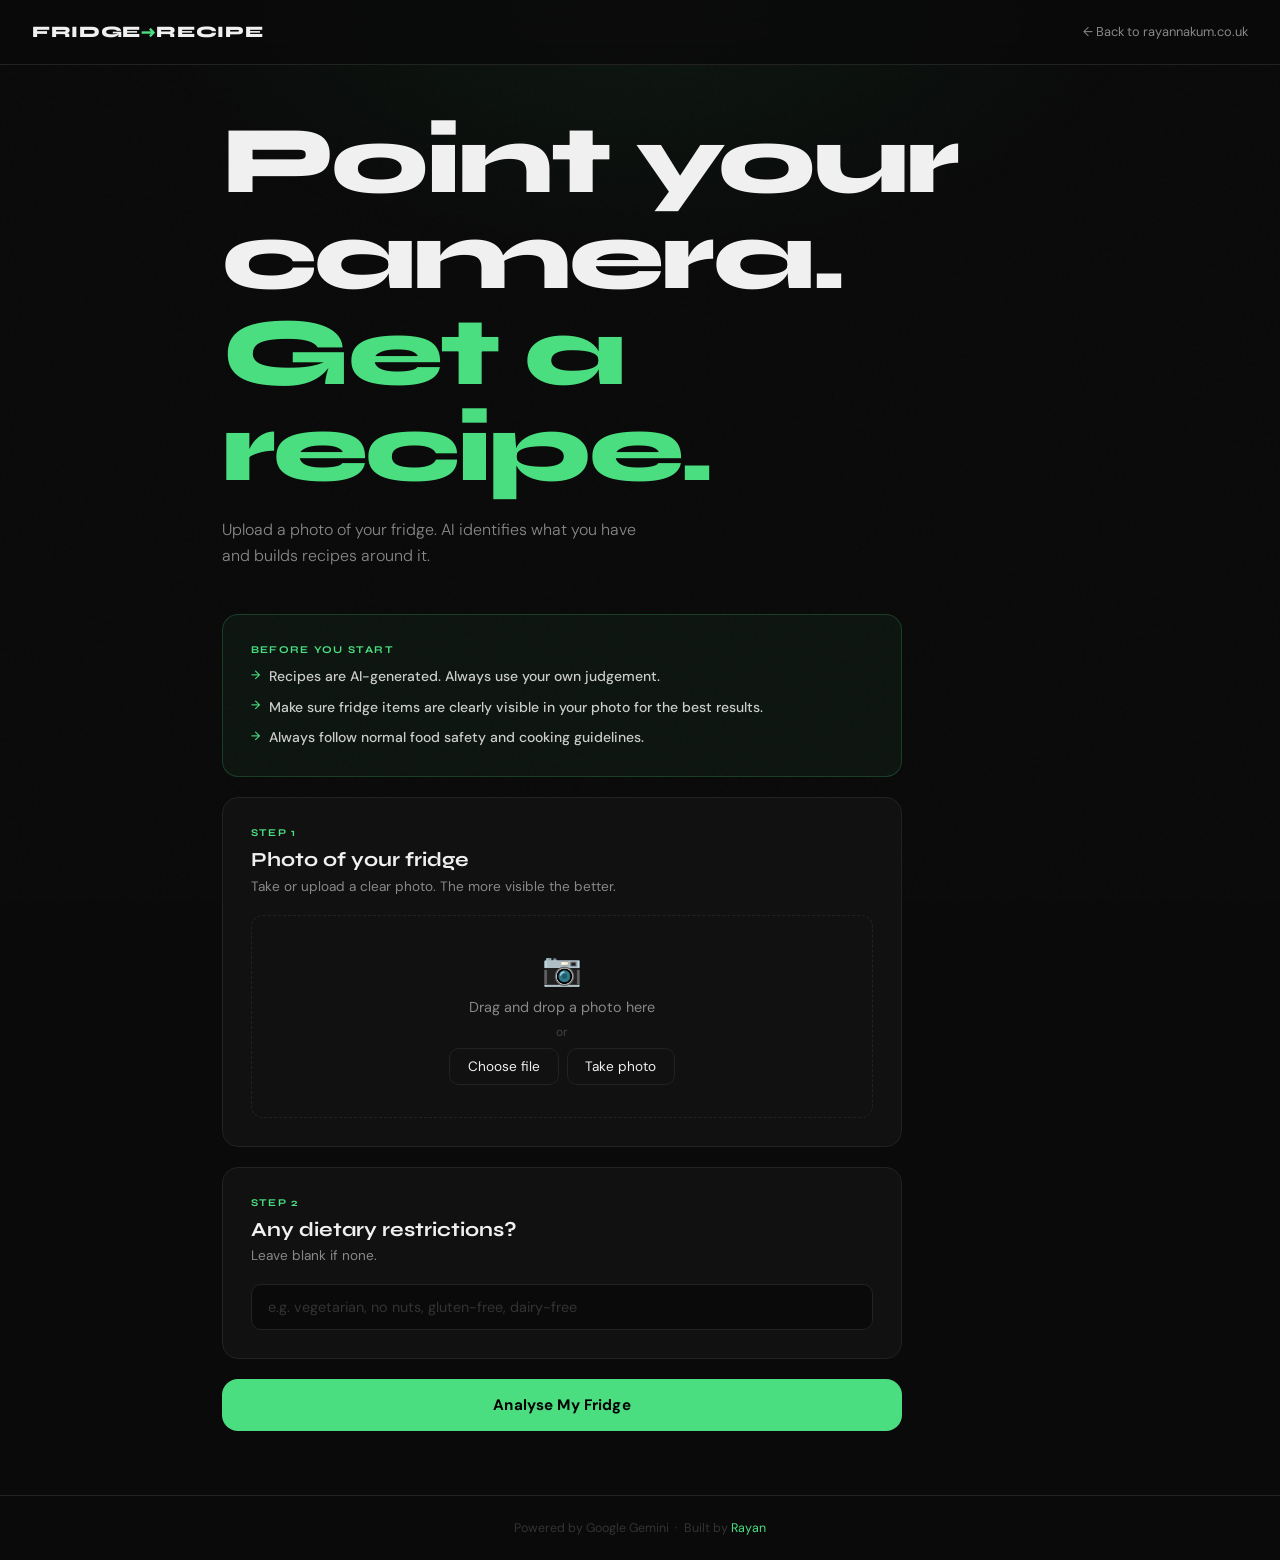
==== fridge-to-recipe/index.html @ 0b6a9afc "Add files via upload" ====
<!DOCTYPE html>
<html lang="en">
<head>
  <meta charset="UTF-8" />
  <meta name="viewport" content="width=device-width, initial-scale=1.0" />
  <title>Fridge to Recipe</title>
  <link rel="stylesheet" href="/fridge-to-recipe/style.css" />
</head>
<body>

  <div class="noise"></div>
  <div class="glow"></div>

  <header>
    <div class="logo">FRIDGE<span>→</span>RECIPE</div>
    <a href="https://www.rayannakum.co.uk" class="back-link">← Back to rayannakum.co.uk</a>
  </header>

  <main>

    <!-- Hero -->
    <div class="hero">
      <h1>Point your camera.<br><span class="green">Get a recipe.</span></h1>
      <p class="hero-sub">Upload a photo of your fridge. AI identifies what you have and builds recipes around it.</p>
    </div>

    <!-- Notice -->
    <div class="card notice-card">
      <p class="notice-label">BEFORE YOU START</p>
      <ul class="notice-list">
        <li>Recipes are AI-generated. Always use your own judgement.</li>
        <li>Make sure fridge items are clearly visible in your photo for the best results.</li>
        <li>Always follow normal food safety and cooking guidelines.</li>
      </ul>
    </div>

    <!-- Step 1: Upload -->
    <section class="card" id="upload-section">
      <p class="step-label">STEP 1</p>
      <h2>Photo of your fridge</h2>
      <p class="sub">Take or upload a clear photo. The more visible the better.</p>

      <div class="drop-zone" id="drop-zone">
        <input type="file" id="file-input" accept="image/*" hidden />
        <input type="file" id="camera-input" accept="image/*" capture="environment" hidden />
        <div class="drop-inner" id="drop-inner">
          <div class="drop-icon">📷</div>
          <p>Drag and drop a photo here</p>
          <p class="or">or</p>
          <div class="upload-btns">
            <button class="btn-outline" onclick="document.getElementById('file-input').click()">Choose file</button>
            <button class="btn-outline" onclick="document.getElementById('camera-input').click()">Take photo</button>
          </div>
        </div>
        <img id="preview" alt="" style="display:none" />
      </div>

      <button class="btn-clear" id="clear-btn" style="display:none" onclick="clearImage()">Remove photo</button>
    </section>

    <!-- Step 2: Dietary restrictions -->
    <section class="card" id="diet-section">
      <p class="step-label">STEP 2</p>
      <h2>Any dietary restrictions?</h2>
      <p class="sub">Leave blank if none.</p>
      <input
        type="text"
        id="diet-input"
        placeholder="e.g. vegetarian, no nuts, gluten-free, dairy-free"
      />
    </section>

    <!-- Analyse button -->
    <button class="btn-primary" id="analyse-btn" disabled onclick="analyse()">
      Analyse My Fridge
    </button>

    <!-- Loading state -->
    <div class="loading" id="loading" style="display:none">
      <div class="spinner"></div>
      <p>Scanning your fridge...</p>
    </div>

    <!-- Results -->
    <section id="results" style="display:none">

      <div class="results-header">
        <h2>What I found</h2>
        <button class="btn-outline small" onclick="reset()">Start over</button>
      </div>

      <div class="ingredients-box">
        <p class="section-label">INGREDIENTS SPOTTED</p>
        <div id="ingredients-list" class="tags"></div>
      </div>

      <p class="section-label" style="margin-top: 2.5rem;">RECIPES FOR YOU</p>
      <div id="recipes-list" class="recipes"></div>

    </section>

  </main>

  <footer>
    <p>Powered by Google Gemini &nbsp;·&nbsp; Built by <a href="https://www.rayannakum.co.uk" target="_blank">Rayan</a></p>
  </footer>

  <script src="/fridge-to-recipe/script.js"></script>
</body>
</html>
---- fridge-to-recipe/style.css ----
@import url('https://fonts.googleapis.com/css2?family=Syne:wght@400;600;700;800&family=DM+Sans:ital,wght@0,300;0,400;0,500;1,300&display=swap');

*, *::before, *::after { box-sizing: border-box; margin: 0; padding: 0; }

:root {
  --bg: #0a0a0a;
  --bg2: #111111;
  --bg3: #161616;
  --border: #222222;
  --green: #4ade80;
  --green-dim: rgba(74, 222, 128, 0.08);
  --text: #f0f0f0;
  --muted: #888888;
  --radius: 16px;
}

body {
  background: var(--bg);
  color: var(--text);
  font-family: 'DM Sans', system-ui, sans-serif;
  font-weight: 400;
  min-height: 100vh;
  display: flex;
  flex-direction: column;
  overflow-x: hidden;
}

/* ── Background effects ── */
.noise {
  position: fixed;
  inset: 0;
  background-image: url("data:image/svg+xml,%3Csvg viewBox='0 0 256 256' xmlns='http://www.w3.org/2000/svg'%3E%3Cfilter id='noise'%3E%3CfeTurbulence type='fractalNoise' baseFrequency='0.9' numOctaves='4' stitchTiles='stitch'/%3E%3C/filter%3E%3Crect width='100%25' height='100%25' filter='url(%23noise)' opacity='0.04'/%3E%3C/svg%3E");
  pointer-events: none;
  z-index: 0;
  opacity: 0.4;
}

.glow {
  position: fixed;
  top: -30vh;
  left: 50%;
  transform: translateX(-50%);
  width: 80vw;
  height: 60vh;
  background: radial-gradient(ellipse, rgba(74, 222, 128, 0.07) 0%, transparent 70%);
  pointer-events: none;
  z-index: 0;
}

header, main, footer, .notice-card { position: relative; z-index: 1; }

/* ── Header ── */
header {
  padding: 1.4rem 2rem;
  border-bottom: 1px solid var(--border);
  display: flex;
  align-items: center;
  justify-content: space-between;
  backdrop-filter: blur(12px);
  -webkit-backdrop-filter: blur(12px);
  position: sticky;
  top: 0;
  z-index: 100;
  background: rgba(10, 10, 10, 0.85);
}

.logo {
  font-family: 'Syne', sans-serif;
  font-size: 1rem;
  font-weight: 800;
  letter-spacing: 0.04em;
}

.logo span { color: var(--green); }

.back-link {
  font-size: 0.8rem;
  color: var(--muted);
  text-decoration: none;
  transition: color 0.2s;
}

.back-link:hover { color: var(--green); }

/* ── Main ── */
main {
  flex: 1;
  width: 100%;
  max-width: 900px;
  margin: 0 auto;
  padding: 0 2rem 4rem;
  display: flex;
  flex-direction: column;
  gap: 1.25rem;
}

.hero {
  max-width: 100%;
}

.card,
.btn-primary,
.loading,
#results {
  max-width: 680px;
  width: 100%;
}

/* ── Animations ── */
@keyframes fadeUp {
  from { opacity: 0; transform: translateY(16px); }
  to   { opacity: 1; transform: translateY(0); }
}

.card, .btn-primary, .notice-card {
  animation: fadeUp 0.5s ease both;
}

.card:nth-child(2) { animation-delay: 0.05s; }
.card:nth-child(3) { animation-delay: 0.1s; }
.btn-primary       { animation-delay: 0.15s; }

/* ── Hero ── */
.hero {
  padding: 3rem 0 1.5rem;
  animation: fadeUp 0.5s ease both;
}

.hero h1 {
  font-family: 'Syne', sans-serif;
  font-size: clamp(3.5rem, 9vw, 6rem);
  font-weight: 800;
  line-height: 1.0;
  letter-spacing: -0.03em;
  margin-bottom: 1.25rem;
}

.green { color: var(--green); }

.hero-sub {
  font-size: 1rem;
  color: var(--muted);
  font-weight: 300;
  max-width: 420px;
  line-height: 1.65;
}

/* ── Notice card ── */
.notice-card {
  border-color: rgba(74, 222, 128, 0.2) !important;
  background: rgba(74, 222, 128, 0.05) !important;
}

.notice-label {
  font-family: 'Syne', sans-serif;
  font-size: 0.65rem;
  font-weight: 700;
  letter-spacing: 0.12em;
  color: var(--green);
  margin-bottom: 0.6rem;
}

.notice-list {
  list-style: none;
  display: flex;
  flex-direction: column;
  gap: 0.5rem;
}

.notice-list li {
  font-size: 0.875rem;
  font-weight: 500;
  color: #ccc;
  line-height: 1.6;
  padding-left: 1.1rem;
  position: relative;
}

.notice-list li::before {
  content: '→';
  position: absolute;
  left: 0;
  color: var(--green);
  font-size: 0.75rem;
  top: 0.05rem;
}

/* ── Cards ── */
.card {
  background: var(--bg2);
  border: 1px solid var(--border);
  border-radius: var(--radius);
  padding: 1.75rem;
}

.step-label {
  font-family: 'Syne', sans-serif;
  font-size: 0.65rem;
  font-weight: 700;
  letter-spacing: 0.12em;
  color: var(--green);
  margin-bottom: 0.5rem;
}

.card h2 {
  font-family: 'Syne', sans-serif;
  font-size: 1.25rem;
  font-weight: 700;
  margin-bottom: 0.35rem;
}

.sub {
  font-size: 0.85rem;
  color: var(--muted);
  margin-bottom: 1.25rem;
}

/* ── Drop zone ── */
.drop-zone {
  border: 1.5px dashed var(--border);
  border-radius: 12px;
  min-height: 180px;
  display: flex;
  align-items: center;
  justify-content: center;
  transition: border-color 0.2s, background 0.2s;
  overflow: hidden;
  cursor: pointer;
}

.drop-zone.drag-over {
  border-color: var(--green);
  background: var(--green-dim);
}

.drop-zone.has-image {
  border-style: solid;
  border-color: var(--green);
  min-height: unset;
}

.drop-inner {
  text-align: center;
  padding: 2rem;
  display: flex;
  flex-direction: column;
  align-items: center;
  gap: 0.5rem;
}

.drop-icon { font-size: 2rem; }
.drop-inner p { font-size: 0.9rem; color: var(--muted); }
.or { font-size: 0.75rem !important; color: #444 !important; }

.upload-btns {
  display: flex;
  gap: 0.5rem;
  flex-wrap: wrap;
  justify-content: center;
}

#preview {
  width: 100%;
  max-height: 340px;
  object-fit: cover;
  border-radius: 14px;
  display: block;
}

.btn-clear {
  background: none;
  border: none;
  color: var(--muted);
  font-family: 'DM Sans', sans-serif;
  font-size: 0.8rem;
  cursor: pointer;
  margin-top: 0.5rem;
  text-decoration: underline;
}

.btn-clear:hover { color: #f87171; }

/* ── Diet input ── */
#diet-input {
  width: 100%;
  background: var(--bg);
  border: 1px solid var(--border);
  border-radius: 10px;
  padding: 0.8rem 1rem;
  color: var(--text);
  font-family: 'DM Sans', sans-serif;
  font-size: 0.9rem;
  outline: none;
  transition: border-color 0.2s;
}

#diet-input:focus { border-color: var(--green); }
#diet-input::placeholder { color: #333; }

/* ── Buttons ── */
.btn-primary {
  background: var(--green);
  color: #000;
  font-family: 'DM Sans', sans-serif;
  font-weight: 700;
  font-size: 0.95rem;
  letter-spacing: 0.01em;
  border: none;
  border-radius: var(--radius);
  padding: 1rem 2rem;
  cursor: pointer;
  width: 100%;
  transition: opacity 0.2s, transform 0.15s;
}

.btn-primary:hover:not(:disabled) { opacity: 0.85; transform: translateY(-2px); }
.btn-primary:disabled { opacity: 0.2; cursor: not-allowed; }

.btn-outline {
  background: none;
  border: 1px solid var(--border);
  color: var(--text);
  font-family: 'DM Sans', sans-serif;
  font-size: 0.85rem;
  border-radius: 10px;
  padding: 0.55rem 1.1rem;
  cursor: pointer;
  transition: border-color 0.2s, color 0.2s;
}

.btn-outline:hover { border-color: var(--green); color: var(--green); }
.btn-outline.small { font-size: 0.78rem; padding: 0.4rem 0.85rem; }

/* ── Loading ── */
.loading {
  flex-direction: column;
  align-items: center;
  gap: 1rem;
  padding: 2rem;
  color: var(--muted);
  font-size: 0.9rem;
}

.spinner {
  width: 32px;
  height: 32px;
  border: 2.5px solid var(--border);
  border-top-color: var(--green);
  border-radius: 50%;
  animation: spin 0.8s linear infinite;
}

@keyframes spin { to { transform: rotate(360deg); } }

/* ── Results ── */
.results-header {
  display: flex;
  align-items: center;
  justify-content: space-between;
  margin-bottom: 1.25rem;
}

.results-header h2 {
  font-family: 'Syne', sans-serif;
  font-size: 1.25rem;
  font-weight: 700;
}

.section-label {
  font-family: 'Syne', sans-serif;
  font-size: 0.65rem;
  font-weight: 700;
  letter-spacing: 0.12em;
  color: var(--green);
  margin-bottom: 0.75rem;
}

.ingredients-box {
  background: var(--bg2);
  border: 1px solid var(--border);
  border-radius: var(--radius);
  padding: 1.25rem 1.5rem;
}

.tags { display: flex; flex-wrap: wrap; gap: 0.5rem; }

.tag {
  background: var(--green-dim);
  border: 1px solid rgba(74, 222, 128, 0.18);
  color: var(--green);
  font-size: 0.8rem;
  padding: 0.3rem 0.75rem;
  border-radius: 99px;
}

/* ── Recipe cards ── */
.recipes { display: flex; flex-direction: column; gap: 1rem; }

.recipe-card {
  background: var(--bg2);
  border: 1px solid var(--border);
  border-radius: var(--radius);
  overflow: hidden;
  transition: border-color 0.2s;
}

.recipe-card:hover { border-color: #333; }

.recipe-header {
  padding: 1.25rem 1.5rem;
  display: flex;
  align-items: center;
  justify-content: space-between;
  cursor: pointer;
  user-select: none;
  transition: background 0.15s;
}

.recipe-header:hover { background: var(--bg3); }
.recipe-title-row { display: flex; flex-direction: column; gap: 0.3rem; }

.recipe-name {
  font-family: 'Syne', sans-serif;
  font-weight: 700;
  font-size: 1rem;
}

.recipe-meta { display: flex; gap: 0.75rem; font-size: 0.78rem; color: var(--muted); }

.match-badge {
  font-family: 'Syne', sans-serif;
  font-size: 0.72rem;
  font-weight: 800;
  color: #000;
  background: var(--green);
  padding: 0.25rem 0.65rem;
  border-radius: 99px;
  white-space: nowrap;
}

.chevron {
  color: var(--muted);
  font-size: 0.8rem;
  transition: transform 0.25s;
  margin-left: 1rem;
  flex-shrink: 0;
}

.recipe-card.open .chevron { transform: rotate(180deg); }

.recipe-body {
  display: none;
  padding: 0 1.5rem 1.5rem;
  border-top: 1px solid var(--border);
}

.recipe-card.open .recipe-body { display: block; }

.missing-row { margin: 1rem 0 0.75rem; font-size: 0.82rem; color: var(--muted); }
.missing-row span { color: #f87171; }

.steps-list {
  list-style: none;
  display: flex;
  flex-direction: column;
  gap: 0.75rem;
  margin-top: 1rem;
}

.steps-list li { display: flex; gap: 0.85rem; font-size: 0.88rem; line-height: 1.6; }

.step-num {
  flex-shrink: 0;
  width: 22px;
  height: 22px;
  border-radius: 50%;
  background: var(--green);
  color: #000;
  font-family: 'Syne', sans-serif;
  font-size: 0.7rem;
  font-weight: 800;
  display: flex;
  align-items: center;
  justify-content: center;
  margin-top: 0.15rem;
}

/* ── Footer ── */
footer {
  position: relative;
  z-index: 1;
  text-align: center;
  padding: 1.5rem;
  font-size: 0.78rem;
  color: #333;
  border-top: 1px solid var(--border);
}

footer a { color: var(--green); text-decoration: none; }
footer a:hover { text-decoration: underline; }

/* ── Responsive ── */
@media (max-width: 480px) {
  main { padding: 1.5rem 1rem 3rem; }
  .card { padding: 1.25rem; }
  header { padding: 1rem; }
}
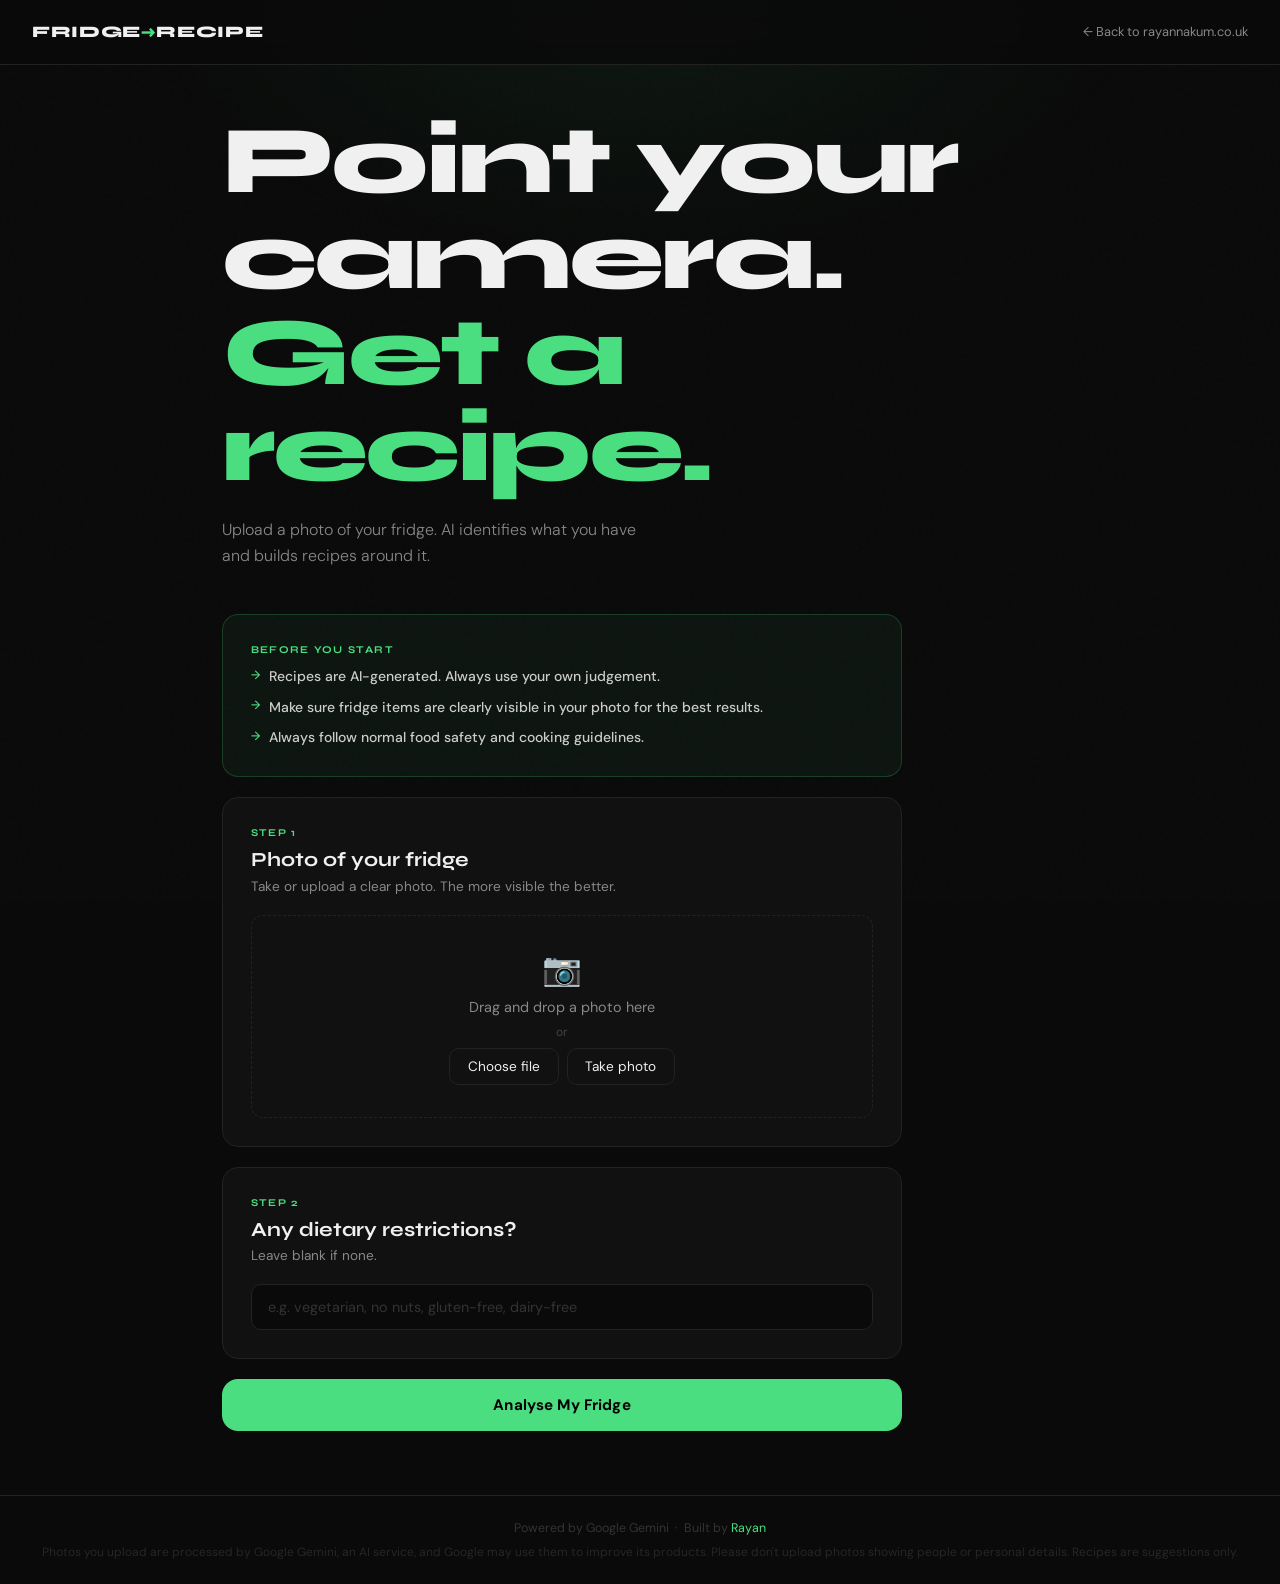
==== commit fd14f94d: "Add disclaimer about photo processing and recipes Added a disclaimer about photo uploads and recipe " ====
--- a/fridge-to-recipe/index.html
+++ b/fridge-to-recipe/index.html
@@ -103,6 +103,7 @@
 
   <footer>
     <p>Powered by Google Gemini &nbsp;·&nbsp; Built by <a href="https://www.rayannakum.co.uk" target="_blank">Rayan</a></p>
+      <p style="font-size: 12px; opacity: 0.7; margin-top: 8px;">Photos you upload are processed by Google Gemini, an AI service, and Google may use them to improve its products. Please don't upload photos showing people or personal details. Recipes are suggestions only.</p>
   </footer>
 
   <script src="/fridge-to-recipe/script.js"></script>
